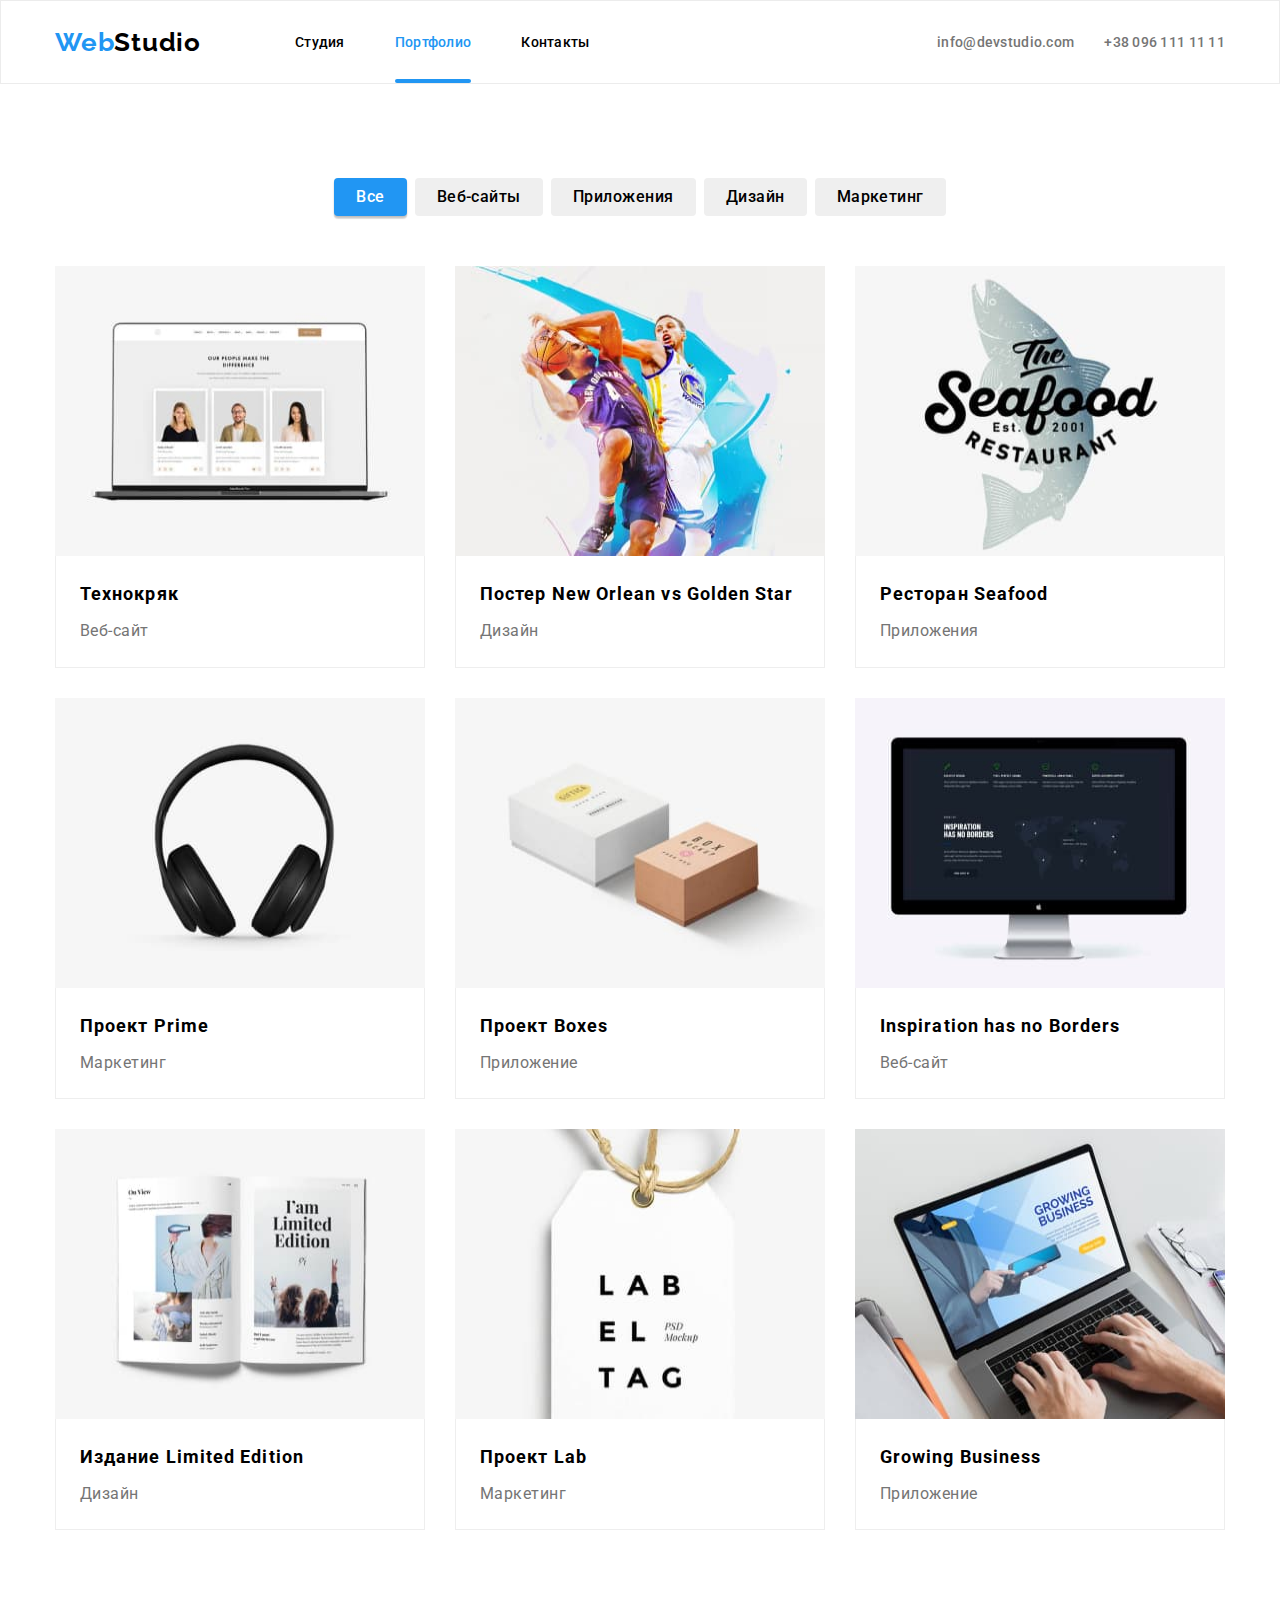
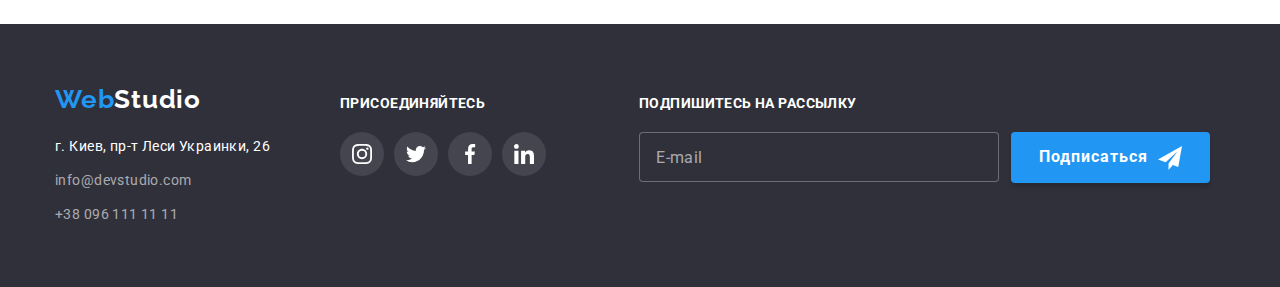
==== portfolio.html @ d96fa252 "Add files via upload" ====
<!DOCTYPE html>
<html lang="ru">

<head>
    <meta charset="UTF-8">
    <meta http-equiv="X-UA-Compatible" content="IE=edge">
    <meta name="viewport" content="width=device-width, initial-scale=1.0">
    <title>WebStudio</title>
    <link rel="stylesheet"
        href="https://cdnjs.cloudflare.com/ajax/libs/modern-normalize/1.0.0/modern-normalize.min.css" />
    <link rel="preconnect" href="https://fonts.gstatic.com" />
    <link
        href="https://fonts.googleapis.com/css2?family=Raleway:wght@700&family=Roboto:wght@400;500;700;900&display=swap"
        rel="stylesheet" />
    <link rel="stylesheet" href="./css/styles.css" />
</head>

<body>
    <!--Заговолок_сайта-->
    <header class="header">
        <div class="header-container container">
            <a class="logo-link link" href="./index.html">Web<span class="logo-color-header">Studio</span></a>
            <nav class="navigation">
                <ul class="menu-list list">
                    <li class="menu-item">
                        <a class="menu-link link" href="./index.html">Студия</a>
                    </li>
                    <li class="menu-item current-page">
                        <a class="menu-link link" href="./portfolio.html" rel="noopener noreferrer">Портфолио</a>
                    </li>
                    <li class="menu-item">
                        <a class="menu-link link" href="#">Контакты</a>
                    </li>
                </ul>
            </nav>
            <ul class="contact-list list">
                <li class="contact-item">
                    <a class="mail-link link" href="mailto:info@devstudio.com">info@devstudio.com</a>
                </li>
                <li class="contact-item">
                    <a class="tel-link link" href="tel:+380961111111">+38 096 111 11 11</a>
                </li>
            </ul>
        </div>
    </header>

    <main>  
                <!--Выбор наших работ/Our works select -->
        <section class="work-section section">
                <div class="works-buttons container">
                    <ul class="works-list list">
                        <li class="works-item">
                            <button autofocus class="works-btn" type="button" ><span class="active-btn">Все</span></button>
                        </li>
                        <li class="works-item">
                            <button class="works-btn" type="button">Веб-сайты</button>
                        </li>
                        <li class="works-item">
                            <button class="works-btn" type="button">Приложения</button>
                        </li>
                        <li class="works-item">
                            <button class="works-btn" type="button">Дизайн</button>
                        </li>
                        <li class="works-item">
                            <button class="works-btn" type="button">Маркетинг</button>
                        </li>
                    </ul>
                </div>
        
                <!--Примеры наших работы/example-->
                <div class="example container">
                    <ul class="example-list list">
                        <li class="example-item">
                            <a class="example-list-link link"  href="#">
                                <div class="example-img-wrapper">          
                                    <img class="example-img" src="./image/our_works/pfolio-1.jpg" alt="Ноутбук с отрытым сайтом в браузере" width="370" height="290">
                                    <p class="example-overlay-text">Технокряк это современная площадка распространения коронавируса. Компании используют
                                        эту платформу для цифрового шпионажа и атак на защищённые сервера конкурентов.
                                        Технокряк это современная площадка распространения коронавируса. Компании используют
                                        эту платформу для цифрового шпионажа и атак на защищённые сервера конкурентов.
                                        
                                       
                                    </p>
                                </div>                            
                                <div class="example-content">
                                    <h3 class="example-name">Технокряк</h3>
                                    <p class="example-description">Веб-сайт</p>
                                </div>
                            </a>
                        </li>
                        <li class="example-item">
                            <a class="example-list-link link" href="#">
                                <div class="example-img-wrapper">
                                    <img class="example-img" src="./image/our_works/pfolio-2.jpg" alt="Два баскетболиста" width="370" height="290">
                                    <p class="example-overlay-text">Технокряк это современная площадка распространения коронавируса. Компании используют
                                        эту платформу для цифрового шпионажа и атак на защищённые сервера конкурентов.
                                        
                                    </p>
                                </div>
                                <div class="example-content">
                                    <h3 class="example-name">Постер New Orlean vs Golden Star</h3>
                                    <p class="example-description">Дизайн</p>
                                </div>
                            </a>                                
                        </li>
                        <li class="example-item">
                            <a class="example-list-link link" href="#">
                                <div class="example-img-wrapper">
                                    <img class="example-img" src="./image/our_works/pfolio-3.jpg" alt="Логотип ресторана Сеафуд" width="370" height="290"> 
                                    <p class="example-overlay-text">Технокряк это современная площадка распространения коронавируса. Компании используют
                                        эту платформу для цифрового шпионажа и атак на защищённые сервера конкурентов.
                                    </p>
                                        
                                </div>
                                <div class="example-content">
                                    <h3 class="example-name">Ресторан Seafood</h3>
                                    <p class="example-description">Приложения</p>
                                </div>
                            </a>
                        </li>
                        <li class="example-item">
                            <a class="example-list-link link" href="#">
                                <div class="example-img-wrapper">
                                    <img class="example-img" src="./image/our_works/pfolio-4.jpg" alt="Наушники на белом фоне" width="370" height="290">
                                        <p class="example-overlay-text">Технокряк это современная площадка распространения коронавируса. Компании используют
                                            эту платформу для цифрового шпионажа и атак на защищённые сервера конкурентов.
                                            
                                        </p>
                                    </div>
                                <div class="example-content">
                                    <h3 class="example-name">Проект Prime</h3>
                                    <p class="example-description">Маркетинг</p>
                                </div>
                            </a>
                        </li>
                        <li class="example-item">
                            <a class="example-list-link link" href="#">
                                <div class="example-img-wrapper">
                                    <img class="example-img" src="./image/our_works/pfolio-5.jpg" alt="Две коробки-белая и светло коричневая" width="370" height="290">
                                    <p class="example-overlay-text">Технокряк это современная площадка распространения коронавируса. Компании используют
                                        эту платформу для цифрового шпионажа и атак на защищённые сервера конкурентов.
                                       
                                    </p>
                                </div>
                                <div class="example-content">
                                    <h3 class="example-name">Проект Boxes</h3>
                                    <p class="example-description">Приложение</p>
                                </div>
                            </a>
                        </li>
                        <li class="example-item">
                            <a class="example-list-link link" href="#">
                                <div class="example-img-wrapper">
                                    <img  class="example-img" src="./image/our_works/pfolio-6.jpg" alt="Моноблок Apple" width="370" height="290">
                                    <p class="example-overlay-text">Технокряк это современная площадка распространения коронавируса. Компании используют
                                        эту платформу для цифрового шпионажа и атак на защищённые сервера конкурентов.
                                       
                                    </p>
                                </div>
                                <div class="example-content">
                                    <h3 class="example-name">Inspiration has no Borders</h3>
                                    <p class="example-description">Веб-сайт</p>
                                </div>
                            </a>
                        </li>
                        <li class="example-item">
                            <a class="example-list-link link" href="#">
                                <div class="example-img-wrapper">
                                    <img class="example-img" src="./image/our_works/pfolio-7.jpg" alt="Открытый журнал Limited Edition" width="370" height="290">
                                    <p class="example-overlay-text">Технокряк это современная площадка распространения коронавируса. Компании используют
                                        эту платформу для цифрового шпионажа и атак на защищённые сервера конкурентов.
                                       
                                    </p>
                                </div>
                                <div class="example-content">
                                    <h3 class="example-name">Издание Limited Edition</h3>
                                    <p class="example-description">Дизайн</p>
                                </div>
                            </a>
                        </li>
                        <li class="example-item">
                            <a class="example-list-link link" href="#">
                                <div class="example-img-wrapper">
                                    <img class="example-img" src="./image/our_works/pfolio-8.jpg" alt="Бирька с надписью Label Tag" width="370" height="290">
                                    <p class="example-overlay-text">Технокряк это современная площадка распространения коронавируса. Компании используют
                                        эту платформу для цифрового шпионажа и атак на защищённые сервера конкурентов.
                                        
                                    </p>
                                </div>
                                <div class="example-content">
                                    <h3 class="example-name">Проект Lab</h3>
                                    <p class="example-description">Маркетинг</p>
                                </div>
                             </a>
                        </li>
                        <li class="example-item">
                            <a class="example-list-link link" href="#">
                                <div class="example-img-wrapper">
                                    <img class="example-img" src="./image/our_works/pfolio-9.jpg" alt="Бизнесмен печатает на ноутбуке" width="370" height="290">
                                    <p class="example-overlay-text">Технокряк это современная площадка распространения коронавируса. Компании используют
                                        эту платформу для цифрового шпионажа и атак на защищённые сервера конкурентов.                                       
                                        Технокряк это современная площадка распространения коронавируса. Компании используют
                                        эту платформу для цифрового шпионажа и атак на защищённые сервера конкурентов.
                                       
                                    </p>
                                </div>
                                <div class="example-content">
                                    <h3 class="example-name">Growing Business</h3>
                                    <p class="example-description">Приложение</p>
                                </div>
                            </a>
                        </li>
                    </ul>
                </div>
        </section>
    </main>

    <footer class="footer-section">
        <div class="container footer-container">
            <div class="footer-address-content">
                <div class="logo-footer">
                    <a class="logo-link-footer link" href="./index.html">
                        Web<span class="logo-color-footer">Studio</span>
                    </a>
                </div>
                <address>
                    <ul class="address-list list">
                        <li class="address-item">
                            <a class="address-google-link link" href="https://goo.gl/maps/tZpWCVQbq6WCCm8c9" target="_blank"
                                rel="noopener noreferrer">г. Киев, пр-т Леси Украинки, 26
                            </a>
                        </li>
                        <li class="address-item">
                            <a class="address-mail-link link" href="mailto:info@devstudio.com">info@devstudio.com</a>
                        </li>
                        <li class="address-item">
                            <a class="address-tel-link link" href="tel:+380961111111">+38 096 111 11 11</a>
                        </li>
                    </ul>
                </address>
            </div>
            <div class="footer-social-content">
                <h2 class="footer-social-header">Присоединяйтесь</h2>
                <ul class="social-list list">
                    <li class="social-item">
                        <a class="social-link" href="#">
                            <svg class="social-list-icon">
                                <use href="./image/icon/sprite.svg#icon-instagram"></use>
                            </svg>
                        </a>
                    </li>
                    <li class="social-item">
                        <a class="social-link" href="#">
                            <svg class="social-list-icon">
                                <use href="./image/icon/sprite.svg#icon-twitter"></use>
                            </svg>
                        </a>
                    </li>
                    <li class="social-item">
                        <a class="social-link" href="#">
                            <svg class="social-list-icon">
                                <use href="./image/icon/sprite.svg#icon-facebook"></use>
                            </svg>
                        </a>
                    </li>
                    <li class="social-item">
                        <a class="social-link" href="#">
                            <svg class="social-list-icon">
                                <use href="./image/icon/sprite.svg#icon-linkedin"></use>
                            </svg>
                        </a>
                    </li>
                </ul>
            </div>
            <div class="footer-form-content">
                <h2 class="footer-form-header">Подпишитесь на рассылку</h2>
                <form class="footer-form" name="signup_form" autocomplete="off" novalidate>
                    <label>
                        <input class="footer-input-field" type="email" name="email" placeholder="E-mail" />
                    </label>
                    <button class="footer-form-btn" type="submit">
                        <span class="footer-form-btn-text">Подписаться</span>
                        <svg class="footer-form-btn-icon">
                            <use href="./image/icon/sprite.svg#icon-icon-send"></use>
                        </svg>
                    </button>
                </form>
            </div>
        </div>
    </footer>

</body>

</html>
---- css/styles.css ----
h1,
h2,
h3,
h4,
h5,
h6,
p {
  margin-top: 0;
  margin-bottom: 0;
}

ul,
ol {
  margin-top: 0;
  margin-bottom: 0;
  padding-left: 0;
}

img {
  display: block;
}

.link {
  text-decoration: none;
}

.list {
  list-style: none;
}

:root {
  --main-font: Roboto, sans-serif;
  --secondary-font: Raleway, sans-serif;
  --text-color: black;
  --accent-color: #2196f3;
  --tel-mail-color: #757575;
  --logo-color: #ffffff;
  --headfoot-color: #2f303a;
  --btn-background-color: #188ce8;
  --team-background-color: #f5f4fa;
  --fill-icon-color: #afb1b8;
  --animation-timing-function: cubic-bezier(0.4, 0, 0.2, 1);
}

.container {
  width: 1200px;
  padding-left: 15px;
  padding-right: 15px;
  margin: 0 auto;
}

.section {
  padding: 94px 0px;
}

body {
  font-family: var(--main-font);
  color: var(--text-color);
}

/*==========HEADER==========*/
.current-page {
  position: relative;
  color: var(--accent-color);
}

.current-page::after {
  position: absolute;
  display: block;
  left: 0;
  bottom: 0;
  content: '';
  width: 100%;
  height: 4px;
  background: #2196f3;
  border-radius: 2px;
}

.header {
  border: 1px solid #ececec;
}

.header-container {
  display: flex;
  align-items: center;
}

.menu-list {
  display: flex;
}

.menu-item {
  padding-top: 32px;
  padding-bottom: 32px;
}

.menu-item:not(:last-child) {
  margin-right: 50px;
}

.contact-list {
  display: flex;
  margin-left: auto;
}

.contact-item:not(:last-child) {
  margin-right: 30px;
}

.contact-list-icon {
  margin-right: 10px;
  fill: currentColor;
}

.contact-list-icon:hover,
.contact-list-icon:focus {
  fill: currentColor;
}

.menu-link:hover,
.menu-link:focus {
  color: var(--accent-color);
}

.mail-link:hover,
.mail-link:focus {
  color: var(--accent-color);
}

.tel-link:hover,
.tel-link:focus {
  color: var(--accent-color);
}

.logo-link {
  margin-right: 94px;
  font-family: var(--secondary-font);
  font-weight: 700;
  font-size: 26px;
  line-height: 1.19;
  letter-spacing: 0.03em;
  color: var(--accent-color);
}

.logo-color-header {
  color: black;
}

.logo-color-footer {
  color: var(--logo-color);
}

.menu-link {
  font-weight: 500;
  font-size: 14px;
  line-height: 1.14;
  letter-spacing: 0.02em;
  color: var(--menu-text-color);
  transition-property: color;
  transition-duration: 250ms;
  transition-timing-function: var(--animation-timing-function);
  transition-delay: 0ms;
}

.mail-link,
.tel-link {
  font-weight: 500;
  font-size: 14px;
  line-height: 1.14;
  letter-spacing: 0.02em;
  color: var(--tel-mail-color);
  transition-property: color;
  transition-duration: 250ms;
  transition-timing-function: var(--animation-timing-function);
  transition-delay: 0ms;
}
/*==========HEADER END==========*/

/*==========MAIN================*/
/*about-section-------------------------------------------*/
.about-section {
  max-width: 1600px;
  margin-right: auto;
  margin-left: auto;
  background-image: linear-gradient(to right, rgba(47, 48, 58, 0.4), rgba(47, 48, 58, 0.4)),
    url(../image/overlay.jpg);
  background-repeat: no-repeat;
  background-color: var(--headfoot-color);
  background-size: content;
  background-position-x: center;
}

.about-container {
  text-align: center;
  padding-top: 200px;
  padding-bottom: 200px;
}

.about-slogan {
  margin-bottom: 30px;
  font-weight: 900;
  font-size: 44px;
  line-height: 1.36;
  color: var(--logo-color);
  text-transform: uppercase;
}

.modal-btn {
  padding: 10px 32px;
  font-weight: 700;
  font-size: 16px;
  line-height: 1.9;
  letter-spacing: 0.06em;
  color: var(--logo-color);
  background: var(--accent-color);
  box-shadow: 0px 4px 4px rgba(0, 0, 0, 0.15);
  border-radius: 4px;
  border: transparent;
  cursor: pointer;
  transition-property: background-color;
  transition-duration: 250ms;
  transition-timing-function: var(--animation-timing-function);
  transition-delay: 0ms;
}

.modal-btn:hover,
.modal-btn:focus {
  color: var(--logo-color);
  background-color: var(--btn-background-color);
}
/*about-END--------------------------------------------------*/

/*property-section-------------------------------------------*/
.property-section {
  padding-top: 94px;
  background: var(--logo-color);
}

.property-header {
  margin-bottom: 10px;
  font-size: 14px;
  line-height: 1.14;
  letter-spacing: 0.03em;
  text-transform: uppercase;
}

.property-description {
  font-weight: 500;
  font-size: 14px;
  line-height: 1.7;
  letter-spacing: 0.02em;
  color: var(--tel-mail-color);
}

.property-list {
  display: flex;
}

.property-item {
  max-width: 270px;
}

.property-item:not(:last-child) {
  margin-right: 30px;
}

.property-icon-background {
  display: flex;
  justify-content: center;
  align-items: center;
  background-color: #f5f4fa;
  width: 270px;
  height: 120px;
  margin-bottom: 30px;
}

.property-list-icon {
  width: 70px;
  height: 70px;
}
/*property-END------------------------------------------------*/

/*doing-section-----------------------------------------------*/
.doing-section {
  background: var(--logo-color);
}

.doing-header {
  margin-bottom: 50px;
  text-align: center;
  font-size: 36px;
  line-height: 1.16;
  letter-spacing: 0.03em;
}

.doing-list {
  display: flex;
  flex-wrap: wrap;
  margin-left: -30px;
  margin-top: -30px;
}

.doing-item {
  position: relative;
  flex-basis: calc ((100% - 90px) / 3);
  margin-left: 30px;
  margin-top: 30px;
}

.doing-img-text {
  position: absolute;
  left: 0;
  bottom: 0;

  display: flex;
  width: 370px;
  height: 70px;
  justify-content: center;
  align-items: center;

  font-size: 14px;
  line-height: 16px;

  letter-spacing: 0.03em;
  text-transform: uppercase;
  color: var(--logo-color);
  background: rgba(47, 48, 58, 0.8);
}

/*doing-END--------------------------------------------------*/

/*team-section-----------------------------------------------*/
.team-section {
  background: #f5f4fa;
}

.team-header {
  margin-bottom: 50px;
  text-align: center;
  font-size: 36px;
  line-height: 1.16;
  letter-spacing: 0.03em;
}

.team-name {
  margin-top: 30px;
  margin-bottom: 10px;
  font-weight: 500;
  font-size: 16px;
  line-height: 1.19;
  letter-spacing: 0.03em;
  text-align: center;
}

.team-list {
  display: flex;
  flex-wrap: wrap;
  margin-left: -30px;
  margin-top: -30px;
}

.team-item {
  flex-basis: calc ((100% - 120px) / 4);
  margin-left: 30px;
  margin-top: 30px;
}

.team-content {
  padding-bottom: 30px;
  box-shadow: 0px 1px 3px rgba(0, 0, 0, 0.12), 0px 1px 1px rgba(0, 0, 0, 0.14),
    0px 2px 1px rgba(0, 0, 0, 0.2);
  border-radius: 0px 0px 4px 4px;
  background: var(--logo-color);
}

.team-description {
  margin-bottom: 16px;
  font-size: 16px;
  line-height: 1.19;
  letter-spacing: 0.03em;
  color: var(--tel-mail-color);
  text-align: center;
}

.social-list {
  display: flex;
  justify-content: center;
  align-items: center;
}

.social-item:not(:last-child) {
  margin-right: 10px;
}

.social-link {
  display: flex;
  justify-content: center;
  align-items: center;
  padding: 12px;
  border-radius: 50%;
  fill: var(--fill-icon-color);
  transition-property: fill, background-color;
  transition-duration: 250ms;
  transition-timing-function: var(--animation-timing-function);
  transition-delay: 0ms;
}

.social-list-icon {
  width: 20px;
  height: 20px;
}

.social-link:hover,
.social-link:focus {
  background-color: var(--accent-color);
  fill: var(--logo-color);
}

/*team-END-----------------------------------------------*/

/*clients-section-----------------------------------------------*/
.clients-header {
  margin-bottom: 50px;
  text-align: center;
  font-size: 36px;
  line-height: 1.16;
  letter-spacing: 0.03em;
}

.clients-list {
  display: flex;
  justify-content: center;
  align-items: center;
}

.clients-item:not(:last-child) {
  margin-right: 30px;
}

.client-icon-link {
  display: flex;
  justify-content: center;
  align-items: center;
  width: 170px;
  height: 90px;
  border: 1px solid var(--fill-icon-color);
  border-radius: 4px;
  fill: var(--fill-icon-color);
  transition-property: fill;
  transition-duration: 250ms;
  transition-timing-function: var(--animation-timing-function);
  transition-delay: 0ms;
}

.client-icon-link:hover,
.client-icon-link:focus {
  fill: var(--accent-color);
  border: 1px solid var(--accent-color);
}

/*clients-END---------------------------------------------------*/

/*==========MAIN-END===========*/

/*==========FOOTER=============*/
.footer-section {
  background-color: var(--headfoot-color);
}
.footer-container {
  display: flex;
  align-items: baseline;
  padding-top: 60px;
  padding-bottom: 60px;
}

.footer-address-content {
  margin-right: 70px;
}

.logo-footer {
  margin-bottom: 20px;
}

.logo-link-footer {
  font-family: var(--secondary-font);
  font-weight: 700;
  font-size: 26px;
  line-height: 1.19;
  letter-spacing: 0.03em;
  color: var(--accent-color);
}

.address-list {
  display: flex;
  flex-direction: column;
}

.address-item:not(:last-child) {
  margin-bottom: 10px;
}

.address-google-link {
  font-style: normal;
  font-weight: 400;
  font-size: 14px;
  line-height: 1.7;
  letter-spacing: 0.03em;
  color: var(--logo-color);
  transition-property: color;
  transition-duration: 250ms;
  transition-timing-function: var(--animation-timing-function);
  transition-delay: 0ms;
}
.address-mail-link,
.address-tel-link {
  font-style: normal;
  font-weight: 400;
  font-size: 14px;
  line-height: 1.7;
  letter-spacing: 0.03em;
  color: rgba(255, 255, 255, 0.6);
  transition-property: color;
  transition-duration: 250ms;
  transition-timing-function: var(--animation-timing-function);
  transition-delay: 0ms;
}
.address-google-link:hover,
.address-google-link:focus {
  color: var(--accent-color);
}
.address-mail-link:hover,
:focus {
  color: var(--accent-color);
}
.address-tel-link:hover,
.address-mail-link:focus {
  color: var(--accent-color);
}

.footer-social-header {
  font-size: 14px;
  line-height: 1.14;
  letter-spacing: 0.03em;
  text-transform: uppercase;
  color: var(--logo-color);
  margin-bottom: 20px;
}

.footer-social-content {
  margin-right: 93px;
}

.footer-social-content .social-link {
  fill: var(--logo-color);
  border-radius: 50%;
  background-color: rgba(255, 255, 255, 0.1);
}

.footer-social-content .social-link:hover,
.footer-social-content .social-link:focus {
  background-color: var(--accent-color);
}

.footer-form {
  display: flex;
  flex-direction: row;  
  justify-content: center;
}

.footer-form-header {
  font-size: 14px;
  line-height: 1.14;
  letter-spacing: 0.03em;
  text-transform: uppercase;
  color: var(--logo-color);
  margin-bottom: 20px;
}

.footer-input-field {
  margin-right: 12px;
  padding: 15px 16px;
  width: 360px;
  height: 50px;
  font-size: 16px;
  line-height: 1.25;
  letter-spacing: 0.03em;
  color: var(--logo-color);
  background: #2f303a;
  border: 1px solid rgba(255, 255, 255, 0.3);
  border-radius: 4px;
  cursor: pointer;
}

.footer-input-field:focus {
 border-color: var(--accent-color);
  outline: none;
}

.footer-input-field::placeholder {
    font-size: 16px;
  line-height: 1.25;
  letter-spacing: 0.03em;
  color: rgba(255, 255, 255, 0.6)
}

.footer-form-btn {
  display: inline-flex;
  align-items: center;
  justify-content: center;
  padding: 10px 28px;
  font-weight: 700;
  font-size: 16px;
  line-height: 1.9;
  letter-spacing: 0.06em;
  color: var(--logo-color);
  background: var(--accent-color);
  box-shadow: 0px 4px 4px rgba(0, 0, 0, 0.15);
  border-radius: 4px;
  border: transparent;
  cursor: pointer;

  transition-property: background-color;
  transition-duration: 250ms;
  transition-timing-function: var(--animation-timing-function);
  transition-delay: 0ms;
}

.footer-form-btn:hover, .footer-form-btn:focus {
  background-color: var(--btn-background-color);
}

.footer-form-btn-icon {
  margin-left: 10px;
  width: 24px;
  height: 24px;
}
/*==========FOOTER END==========*/

/*============PORTFOLIO=========*/
/*work-btn-section-----------------------------------------------*/
.works-buttons {
  margin-bottom: 50px;
}

.works-list {
  display: flex;
  justify-content: center;
}

.works-item:not(:last-child) {
  margin-right: 8px;
}

.works-btn {
  padding: 6px 22px;
  font-weight: 500;
  font-size: 16px;
  line-height: 1.62;
  letter-spacing: 0.03em;
  border-radius: 4px;
  border: transparent;
  outline: none;

  transition-property: color, background-color, box-shadow;
  transition-duration: 250ms;
  transition-timing-function: var(--animation-timing-function);
  transition-delay: 0ms;
}

.works-btn:hover,
.works-btn:focus {
  color: var(--logo-color);
  background-color: var(--accent-color);
  box-shadow: 0px 3px 1px rgba(0, 0, 0, 0.1), 0px 1px 2px rgba(0, 0, 0, 0.08),
    0px 2px 2px rgba(0, 0, 0, 0.12);
}

/*work-btn-END---------------------------------------------------*/

/*example-section------------------------------------------------*/
.example-list {
  display: flex;
  flex-wrap: wrap;
  margin-left: -30px;
  margin-top: -30px;
}

.example-item {
  flex-basis: calc ((100% - 9 * 30) / 9);
  margin-left: 30px;
  margin-top: 30px;
}

.example-item:hover,
.example-item:focus {
  box-shadow: 0px 1px 3px rgba(0, 0, 0, 0.12), 0px 1px 1px rgba(0, 0, 0, 0.14),
    0px 2px 1px rgba(0, 0, 0, 0.2);
  border-radius: 0px 0px 4px 4px;
  background: var(--logo-color);
}

.example-img-wrapper {
  position: relative;
  overflow: hidden;
}

.example-overlay-text {
  position: absolute;
  left: 0;
  top: 0;

  transform: translatey(100%);
  transition-property: transform;
  transition-duration: 250ms;
  transition-timing-function: var(--animation-timing-function);
  transition-delay: 0ms;

  width: 100%;
  height: 100%;
  padding: 63px 24px;

  font-size: 18px;
  line-height: 1.55;
  letter-spacing: 0.03em;
  color: var(--logo-color);
  background: rgba(33, 150, 243, 0.9);
  overflow: auto;
}

.example-list-link {
  outline: none;
}

.example-list-link:hover .example-overlay-text,
.example-list-link:focus .example-overlay-text {
  transform: translatey(0%);
}

.example-content {
  padding: 20px 24px;

  background: var(--logo-color);
  border-left: 1px solid #eeeeee;
  border-right: 1px solid #eeeeee;
  border-bottom: 1px solid #eeeeee;
}

.example-name {
  margin-bottom: 4px;

  font-size: 18px;
  line-height: 2;
  letter-spacing: 0.06em;
  color: var(--text-color);
}

.example-description {
  font-size: 16px;
  line-height: 1.9;
  letter-spacing: 0.03em;
  color: var(--tel-mail-color);
}
/*example-section------------------------------------------------*/
/*============PORTFOLIO END==========*/

/*============MODAL WINDOW===========*/
.backdrop {
  position: fixed;
  left: 0;
  top: 0;
  background: rgba(0, 0, 0, 0.2);
  width: 100vw;
  height: 100vh;
  z-index: 100;
  /*параметры по-умолчанию в браузере*/
  opacity: 1;
  visibility: visible;
  pointer-events: auto;
  /*параметры по-умолчанию в браузере END*/
  transition: opacity 250ms var(--animation-timing-function),
    visibility 250ms var(--animation-timing-function);
}

.is-hidden {
  opacity: 0;
  visibility: hidden;
  pointer-events: none;
}

.modal-window {
  position: absolute;
  top: 50%;
  left: 50%;
  transform: translate(-50%, -50%);

  padding: 40px;
  width: 530px;
  height: 580px;
  background: var(--logo-color);
  box-shadow: 0px 1px 3px rgba(0, 0, 0, 0.12), 0px 1px 1px rgba(0, 0, 0, 0.14),
    0px 2px 1px rgba(0, 0, 0, 0.2);
  border-radius: 4px;
}

.modal-close-btn {
  position: absolute;
  display: flex;
  justify-content: center;
  align-items: center;
  top: 8px;
  right: 8px;
  width: 30px;
  height: 30px;
  fill: currentColor;
  background: var(--logo-color);
  border: 1px solid rgba(0, 0, 0, 0.1);
  border-radius: 50%;
  cursor: pointer;

  transition-property: background-color;
  transition-duration: 250ms;
  transition-timing-function: var(--animation-timing-function);
  transition-delay: 0ms;
}

.modal-close-btn:hover,
.modal-close-btn:focus {
  fill: var(--accent-color);
}

.modal-window-header {
  display: block;
  font-size: 20px;
  line-height: 1.15;
  text-align: center;
  letter-spacing: 0.03em;
  margin-bottom: 12px;
}

.modal-form {
  display: flex;
  flex-direction: column;
}

.label-form {
  display: flex;
  flex-direction: column;
  margin-bottom: 8px;
}

.label-text {
  margin-bottom: 4px;
  font-size: 12px;
  line-height: 1.16;
  letter-spacing: 0.01em;
  color: var(--tel-mail-color);
}

.input-form-wrapper {
  position: relative;
  display: block;
}

.input-form {
  padding-left: 42px;
  width: 100%;
  height: 40px;
  color: var(--text-color);
  border: 1px solid rgba(33, 33, 33, 0.2);
  border-radius: 4px;
  cursor: pointer;

  transition-property: border-color;
  transition-duration: 250ms;
  transition-timing-function: var(--animation-timing-function);
  transition-delay: 0ms;
}

.input-form:focus {
  border-color: var(--accent-color);
  outline: none;
}

.input-form:focus + .modal-form-icon {
  fill: var(--accent-color);
}

.input-form:required:focus:valid {
  border-color: green;
}

/* .input-form:required:focus:invalid {
   border-color:red;
}
 */
.modal-form-icon {
  position: absolute;
  width: 18px;
  height: 18px;
  top: 50%;
  left: 15px;
  transform: translatey(-50%);
   transition-property: fill;
  transition-duration: 250ms;
  transition-timing-function: var(--animation-timing-function);
  transition-delay: 0ms;
}

.form-textarea {
  padding: 12px 16px;
  width: 100%;
  height: 120px;
  resize: none;
  border: 1px solid rgba(33, 33, 33, 0.2);
  border-radius: 4px;
  margin-bottom: 20px;
  color: var(--text-color);
  cursor: pointer;

  transition-property: border-color;
  transition-duration: 250ms;
  transition-timing-function: var(--animation-timing-function);
  transition-delay: 0ms;
}

.form-textarea::placeholder {
  font-size: 14px;
  line-height: 1.14;
  letter-spacing: 0.01em;
  color: rgba(117, 117, 117, 0.5);
}

.form-textarea:focus {
  border-color: var(--accent-color);
  outline: none;
}

.visually-hidden {
  position: absolute !important;
  clip: rect(1px 1px 1px 1px); /* IE6, IE7 */
  clip: rect(1px, 1px, 1px, 1px);
  padding: 0 !important;
  border: 0 !important;
  height: 1px !important;
  width: 1px !important;
  overflow: hidden;
}

.checkbox-form-policy {
  font-size: 14px;
  line-height: 1.7;
  letter-spacing: 0.03em;
  color: var(--tel-mail-color);
  margin-bottom: 30px;
}

.checkbox-form-policy::before {
  content: '';
  background-image: url(../image/icon//sqare-check.svg);
  background-size: content;
  background-position: center;

  display: inline-block;
  vertical-align: middle;

  width: 16px;
  height: 15px;
  cursor: pointer;
  margin-right: 10px;
}

.checkbox-form:checked + .checkbox-form-policy:before {
  background-image: url(../image/icon/Icon-check.svg);
}

.checkbox-form:focus + .checkbox-form-policy:before {
  border: 2px solid var(--accent-color);
}

.form-checkbox-policy-link {
  color: var(--accent-color);
}

.modal-form-btn {
  align-self: center;
  padding: 10px 56px;

  font-weight: bold;
  font-size: 16px;
  line-height: 1.9;
  letter-spacing: 0.06em;
  color: var(--logo-color);
  background: var(--accent-color);
  box-shadow: 0px 4px 4px rgba(0, 0, 0, 0.15);
  border-radius: 4px;
  border: transparent;
  cursor: pointer;

  transition-property: background-color;
  transition-duration: 250ms;
  transition-timing-function: var(--animation-timing-function);
  transition-delay: 0ms;
}

.modal-form-btn:hover,
.modal-form-btn:focus {
  background: var(--btn-background-color);
}
/*============MODAL END==============*/
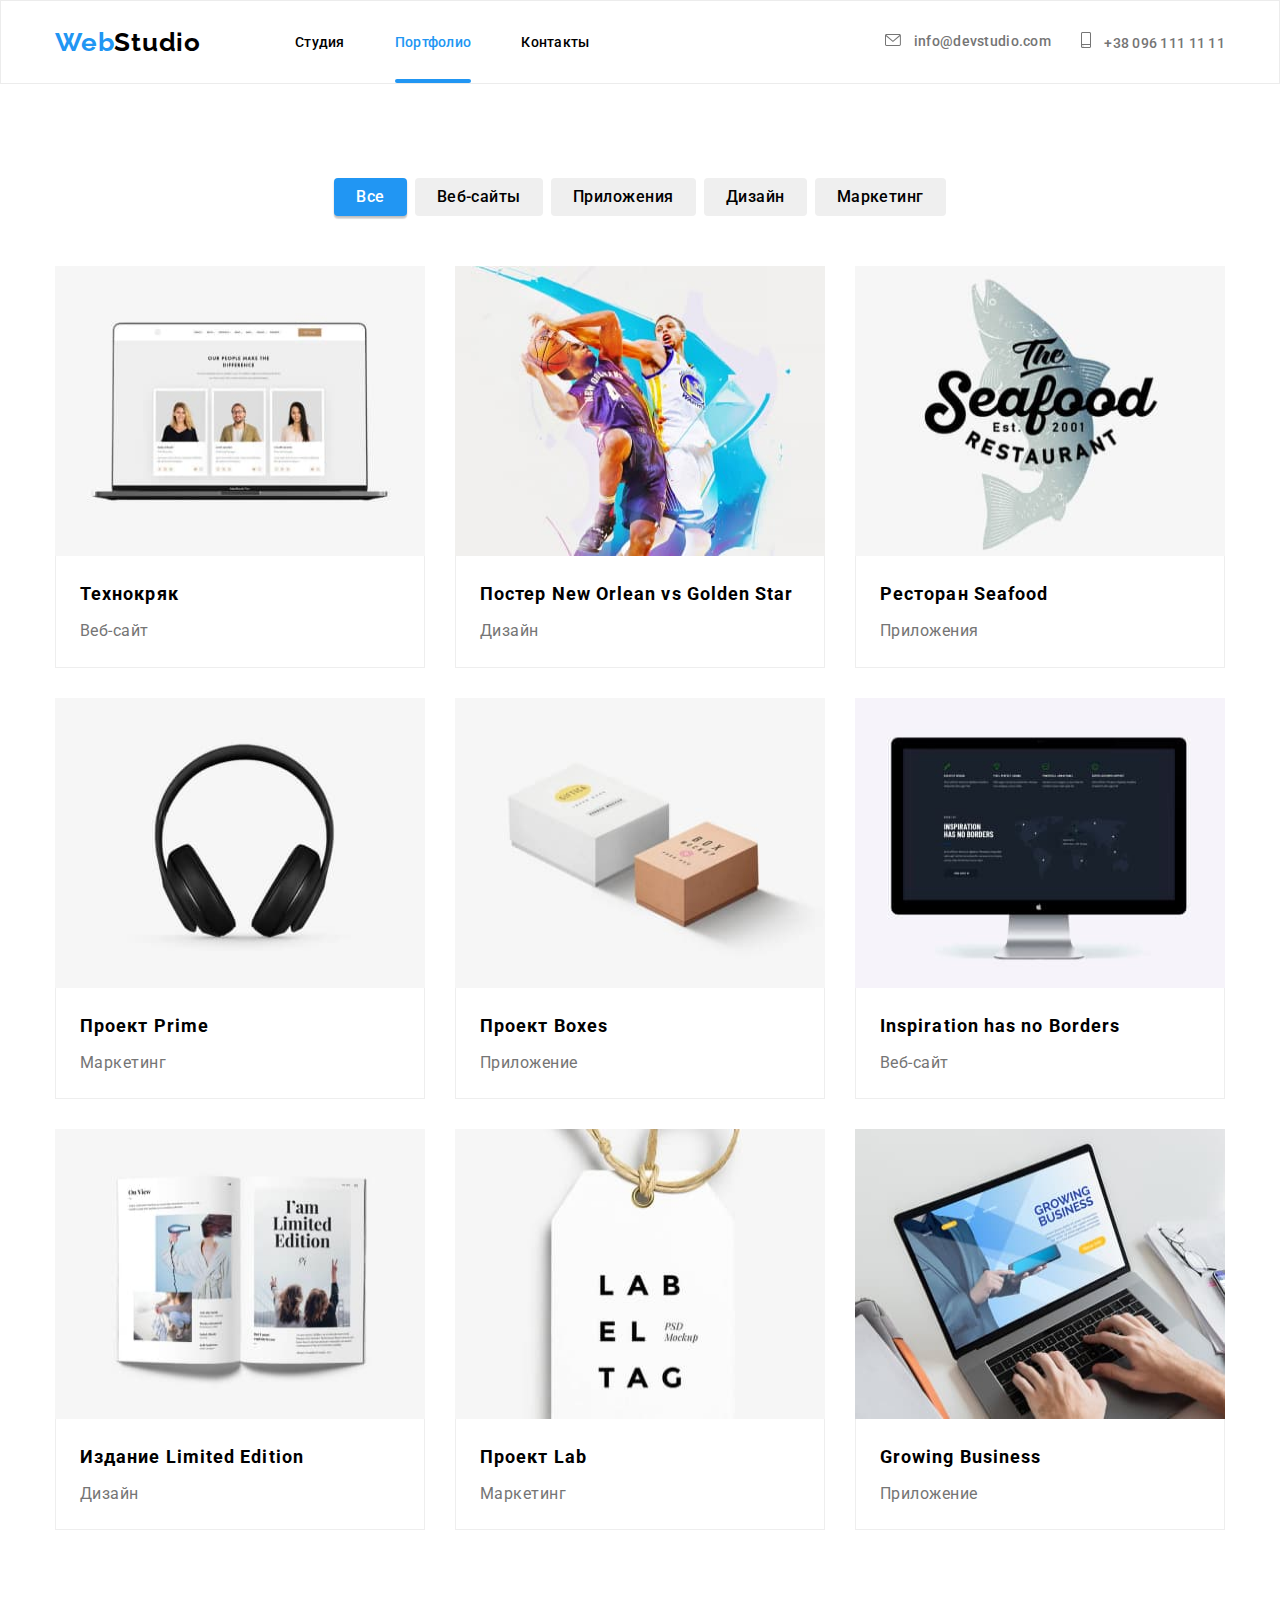
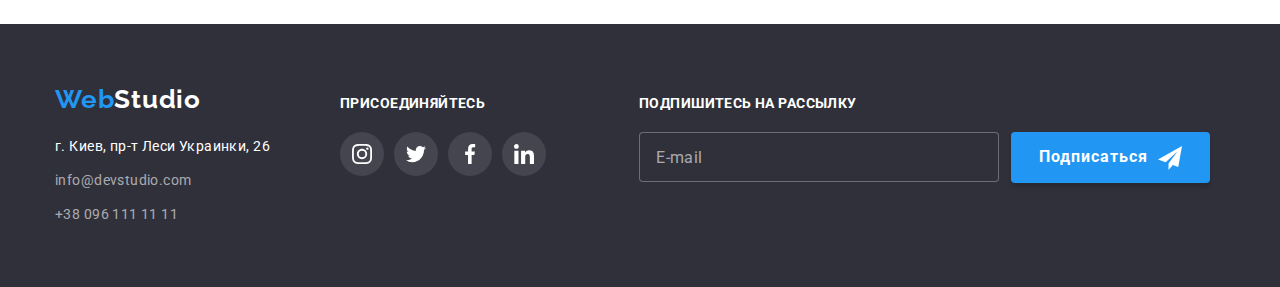
==== commit c88385ff: "icon+Checkbox" ====
--- a/portfolio.html
+++ b/portfolio.html
@@ -35,10 +35,20 @@
             </nav>
             <ul class="contact-list list">
                 <li class="contact-item">
-                    <a class="mail-link link" href="mailto:info@devstudio.com">info@devstudio.com</a>
+                    <a class="mail-link link" href="mailto:info@devstudio.com">
+                        <svg class="contact-list-icon" width="16" height="12">
+                            <use href="./image/icon/sprite.svg#icon-mail"></use>
+                        </svg>
+                        info@devstudio.com
+                    </a>
                 </li>
                 <li class="contact-item">
-                    <a class="tel-link link" href="tel:+380961111111">+38 096 111 11 11</a>
+                    <a class="tel-link link" href="tel:+380961111111">
+                        <svg class="contact-list-icon" width="10" height="16">
+                            <use href="./image/icon/sprite.svg#icon-tel"></use>
+                        </svg>
+                        +38 096 111 11 11
+                    </a>
                 </li>
             </ul>
         </div>
--- a/css/styles.css
+++ b/css/styles.css
@@ -956,7 +956,7 @@
 
 .checkbox-form-policy::before {
   content: '';
-  background-image: url(../image/icon//sqare-check.svg);
+  background-image: url(../image/icon/sqare-check.svg);
   background-size: content;
   background-position: center;
 
@@ -970,7 +970,7 @@
 }
 
 .checkbox-form:checked + .checkbox-form-policy:before {
-  background-image: url(../image/icon/Icon-check.svg);
+  background-image: url(../image/icon/icon-check.svg);
 }
 
 .checkbox-form:focus + .checkbox-form-policy:before {
